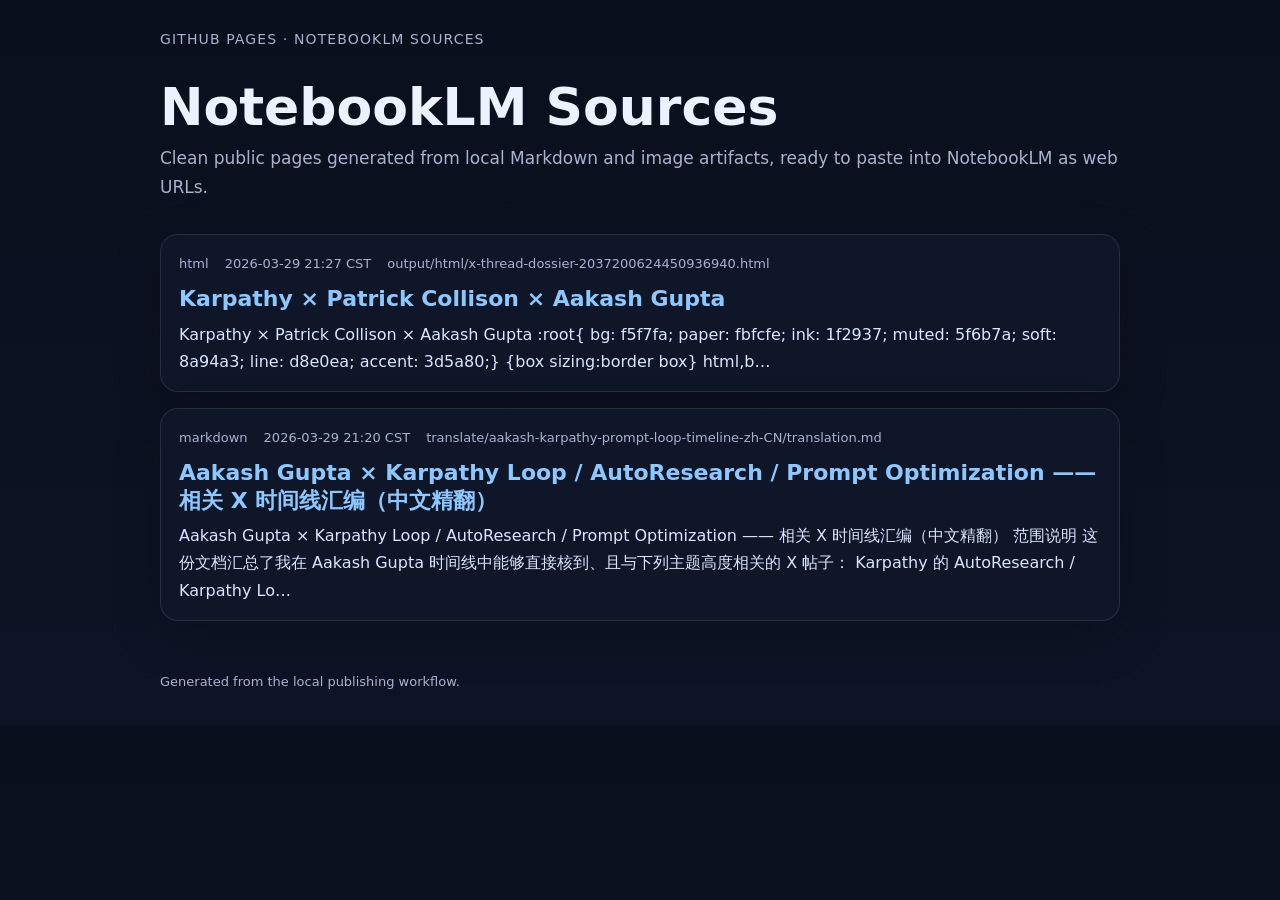
==== docs/index.html @ 721bc5bf "Publish Karpathy × Patrick Collison × Aakash Gupta" ====
<!doctype html>
<html lang="en">
<head>
  <meta charset="utf-8">
  <meta name="viewport" content="width=device-width, initial-scale=1">
  <title>NotebookLM Sources</title>
  <link rel="stylesheet" href="./assets/style.css">
</head>
<body>
  <div class="shell">
    <div class="topbar"><div class="brand">GitHub Pages · NotebookLM Sources</div></div>
    <section class="hero">
      <h1>NotebookLM Sources</h1>
      <p>Clean public pages generated from local Markdown and image artifacts, ready to paste into NotebookLM as web URLs.</p>
    </section>
    <section class="grid"><a class="card" href="./posts/output-html-x-thread-dossier-2037200624450936940/index.html">
  <div class="meta"><span>html</span><span>2026-03-29 21:27 CST</span><span>output/html/x-thread-dossier-2037200624450936940.html</span></div>
  <h2>Karpathy × Patrick Collison × Aakash Gupta</h2>
  <div class="excerpt">Karpathy × Patrick Collison × Aakash Gupta :root{ bg: f5f7fa; paper: fbfcfe; ink: 1f2937; muted: 5f6b7a; soft: 8a94a3; line: d8e0ea; accent: 3d5a80;} {box sizing:border box} html,b…</div>
</a>
<a class="card" href="./posts/aakash-karpathy-prompt-loop-timeline-zh-cn-translation/index.html">
  <div class="meta"><span>markdown</span><span>2026-03-29 21:20 CST</span><span>translate/aakash-karpathy-prompt-loop-timeline-zh-CN/translation.md</span></div>
  <h2>Aakash Gupta × Karpathy Loop / AutoResearch / Prompt Optimization —— 相关 X 时间线汇编（中文精翻）</h2>
  <div class="excerpt">Aakash Gupta × Karpathy Loop / AutoResearch / Prompt Optimization —— 相关 X 时间线汇编（中文精翻） 范围说明 这份文档汇总了我在 Aakash Gupta 时间线中能够直接核到、且与下列主题高度相关的 X 帖子： Karpathy 的 AutoResearch / Karpathy Lo…</div>
</a></section>
    <div class="footer">Generated from the local publishing workflow.</div>
  </div>
</body>
</html>
---- docs/assets/style.css ----
* { box-sizing: border-box; }
:root {
  --bg: #0b1020;
  --panel: #11172a;
  --panel-2: #161f38;
  --text: #edf2ff;
  --muted: #a8b3cf;
  --line: rgba(255,255,255,.10);
  --link: #8cc8ff;
  --accent: #7c9cff;
}
html, body { margin: 0; padding: 0; background: linear-gradient(180deg, #0a0f1d 0%, #0e1425 100%); color: var(--text); font-family: Inter, ui-sans-serif, system-ui, -apple-system, BlinkMacSystemFont, "Segoe UI", sans-serif; }
a { color: var(--link); text-decoration: none; }
a:hover { text-decoration: underline; }
body { line-height: 1.7; }
.shell { width: min(960px, calc(100vw - 32px)); margin: 0 auto; }
.topbar { padding: 28px 0 12px; }
.brand { font-size: 14px; color: var(--muted); letter-spacing: .08em; text-transform: uppercase; }
.hero { padding: 16px 0 24px; }
.hero h1 { margin: 0 0 10px; font-size: clamp(30px, 5vw, 52px); line-height: 1.05; }
.hero p { margin: 0; color: var(--muted); font-size: 17px; }
.grid { display: grid; gap: 16px; padding: 8px 0 40px; }
.card { display: block; background: rgba(17, 23, 42, .88); border: 1px solid var(--line); border-radius: 18px; padding: 18px 18px 16px; box-shadow: 0 16px 50px rgba(0,0,0,.18); }
.card:hover { border-color: rgba(140,200,255,.32); transform: translateY(-1px); transition: .18s ease; }
.card h2 { margin: 0 0 8px; font-size: 22px; line-height: 1.25; }
.meta { display: flex; flex-wrap: wrap; gap: 10px 16px; color: var(--muted); font-size: 13px; margin-bottom: 10px; }
.excerpt { color: #dbe5ff; }
.article { width: min(900px, calc(100vw - 32px)); margin: 0 auto; padding: 28px 0 60px; }
.article-wrap { background: rgba(17, 23, 42, .92); border: 1px solid var(--line); border-radius: 22px; padding: clamp(18px, 3vw, 42px); box-shadow: 0 18px 60px rgba(0,0,0,.22); }
.article h1 { margin-top: 0; font-size: clamp(30px, 4.4vw, 48px); line-height: 1.12; }
.article h2, .article h3, .article h4 { margin-top: 1.7em; line-height: 1.25; }
.article p, .article li, .article blockquote { font-size: 18px; }
.article img { max-width: 100%; height: auto; display: block; margin: 20px auto; border-radius: 16px; }
.article pre { overflow-x: auto; padding: 16px; border-radius: 14px; background: #0a0f1d; border: 1px solid var(--line); }
.article code { font-family: ui-monospace, SFMono-Regular, Menlo, Consolas, monospace; }
.article blockquote { margin: 20px 0; padding: 0 0 0 18px; border-left: 3px solid rgba(124,156,255,.8); color: #dce6ff; }
.article table { width: 100%; border-collapse: collapse; margin: 20px 0; font-size: 16px; }
.article th, .article td { border: 1px solid var(--line); padding: 10px 12px; vertical-align: top; }
.article hr { border: 0; border-top: 1px solid var(--line); margin: 28px 0; }
.kicker { color: var(--muted); text-transform: uppercase; letter-spacing: .08em; font-size: 13px; margin-bottom: 12px; }
.note { color: var(--muted); font-size: 14px; }
.source-pill { display: inline-block; margin-top: 8px; color: var(--muted); font-size: 13px; }
.viewer { text-align: center; }
.viewer img { max-width: 100%; height: auto; border-radius: 18px; box-shadow: 0 10px 40px rgba(0,0,0,.24); }
.footer { padding: 10px 0 32px; color: var(--muted); font-size: 13px; }
.empty { padding: 18px; border: 1px dashed var(--line); border-radius: 16px; color: var(--muted); background: rgba(255,255,255,.02); }
@media (max-width: 720px) {
  .article p, .article li, .article blockquote { font-size: 17px; }
  .article-wrap { border-radius: 18px; }
}
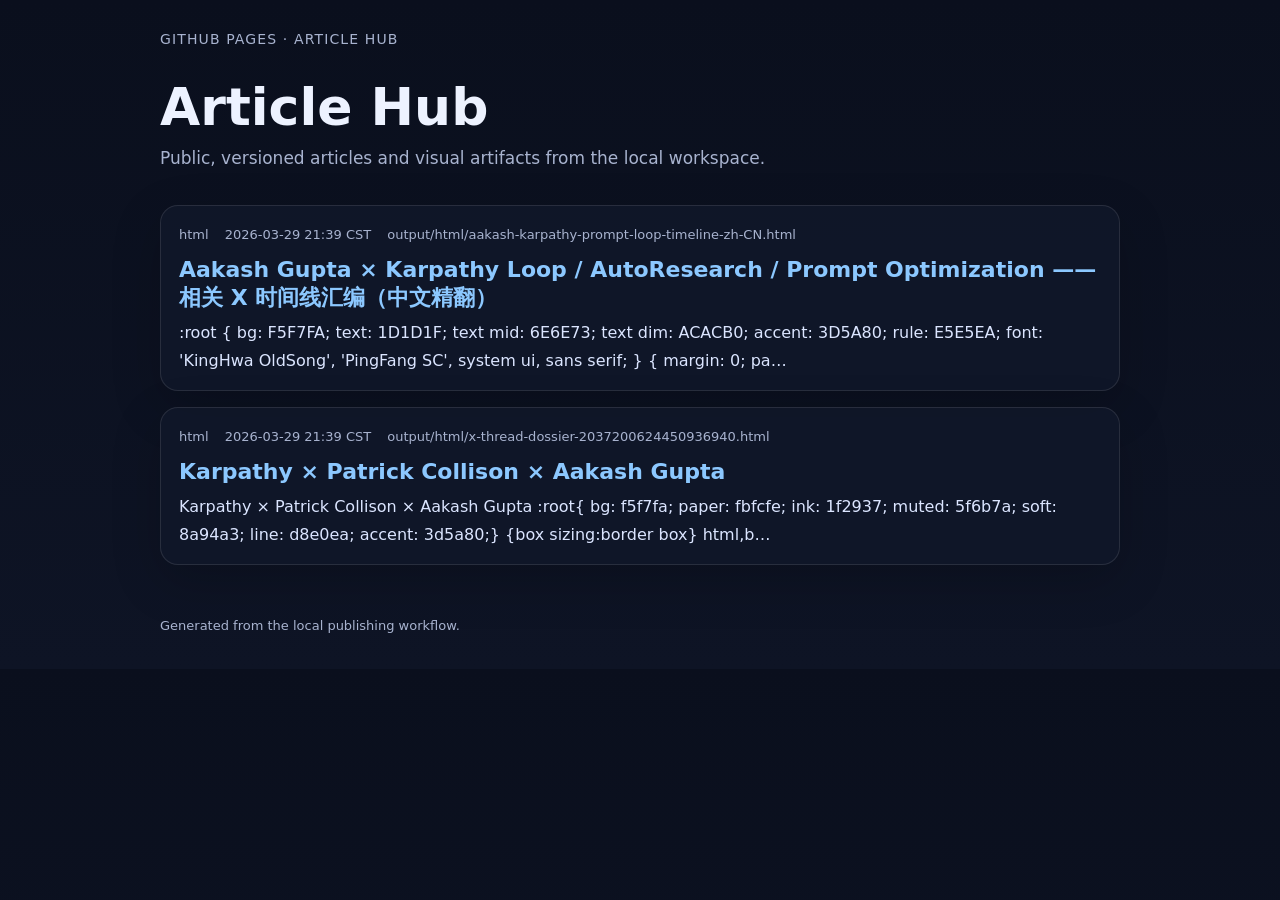
==== commit 213b45d2: "Publish Karpathy × Patrick Collison × Aakash Gupta" ====
--- a/docs/index.html
+++ b/docs/index.html
@@ -3,25 +3,25 @@
 <head>
   <meta charset="utf-8">
   <meta name="viewport" content="width=device-width, initial-scale=1">
-  <title>NotebookLM Sources</title>
+  <title>Article Hub</title>
   <link rel="stylesheet" href="./assets/style.css">
 </head>
 <body>
   <div class="shell">
-    <div class="topbar"><div class="brand">GitHub Pages · NotebookLM Sources</div></div>
+    <div class="topbar"><div class="brand">GitHub Pages · Article Hub</div></div>
     <section class="hero">
-      <h1>NotebookLM Sources</h1>
-      <p>Clean public pages generated from local Markdown and image artifacts, ready to paste into NotebookLM as web URLs.</p>
+      <h1>Article Hub</h1>
+      <p>Public, versioned articles and visual artifacts from the local workspace.</p>
     </section>
-    <section class="grid"><a class="card" href="./posts/output-html-x-thread-dossier-2037200624450936940/index.html">
-  <div class="meta"><span>html</span><span>2026-03-29 21:27 CST</span><span>output/html/x-thread-dossier-2037200624450936940.html</span></div>
+    <section class="grid"><a class="card" href="./posts/aakash-karpathy-prompt-loop-timeline-zh-cn-translation/index.html">
+  <div class="meta"><span>html</span><span>2026-03-29 21:39 CST</span><span>output/html/aakash-karpathy-prompt-loop-timeline-zh-CN.html</span></div>
+  <h2>Aakash Gupta × Karpathy Loop / AutoResearch / Prompt Optimization —— 相关 X 时间线汇编（中文精翻）</h2>
+  <div class="excerpt">:root { bg: F5F7FA; text: 1D1D1F; text mid: 6E6E73; text dim: ACACB0; accent: 3D5A80; rule: E5E5EA; font: &#x27;KingHwa OldSong&#x27;, &#x27;PingFang SC&#x27;, system ui, sans serif; } { margin: 0; pa…</div>
+</a>
+<a class="card" href="./posts/output-html-x-thread-dossier-2037200624450936940/index.html">
+  <div class="meta"><span>html</span><span>2026-03-29 21:39 CST</span><span>output/html/x-thread-dossier-2037200624450936940.html</span></div>
   <h2>Karpathy × Patrick Collison × Aakash Gupta</h2>
   <div class="excerpt">Karpathy × Patrick Collison × Aakash Gupta :root{ bg: f5f7fa; paper: fbfcfe; ink: 1f2937; muted: 5f6b7a; soft: 8a94a3; line: d8e0ea; accent: 3d5a80;} {box sizing:border box} html,b…</div>
-</a>
-<a class="card" href="./posts/aakash-karpathy-prompt-loop-timeline-zh-cn-translation/index.html">
-  <div class="meta"><span>markdown</span><span>2026-03-29 21:20 CST</span><span>translate/aakash-karpathy-prompt-loop-timeline-zh-CN/translation.md</span></div>
-  <h2>Aakash Gupta × Karpathy Loop / AutoResearch / Prompt Optimization —— 相关 X 时间线汇编（中文精翻）</h2>
-  <div class="excerpt">Aakash Gupta × Karpathy Loop / AutoResearch / Prompt Optimization —— 相关 X 时间线汇编（中文精翻） 范围说明 这份文档汇总了我在 Aakash Gupta 时间线中能够直接核到、且与下列主题高度相关的 X 帖子： Karpathy 的 AutoResearch / Karpathy Lo…</div>
 </a></section>
     <div class="footer">Generated from the local publishing workflow.</div>
   </div>
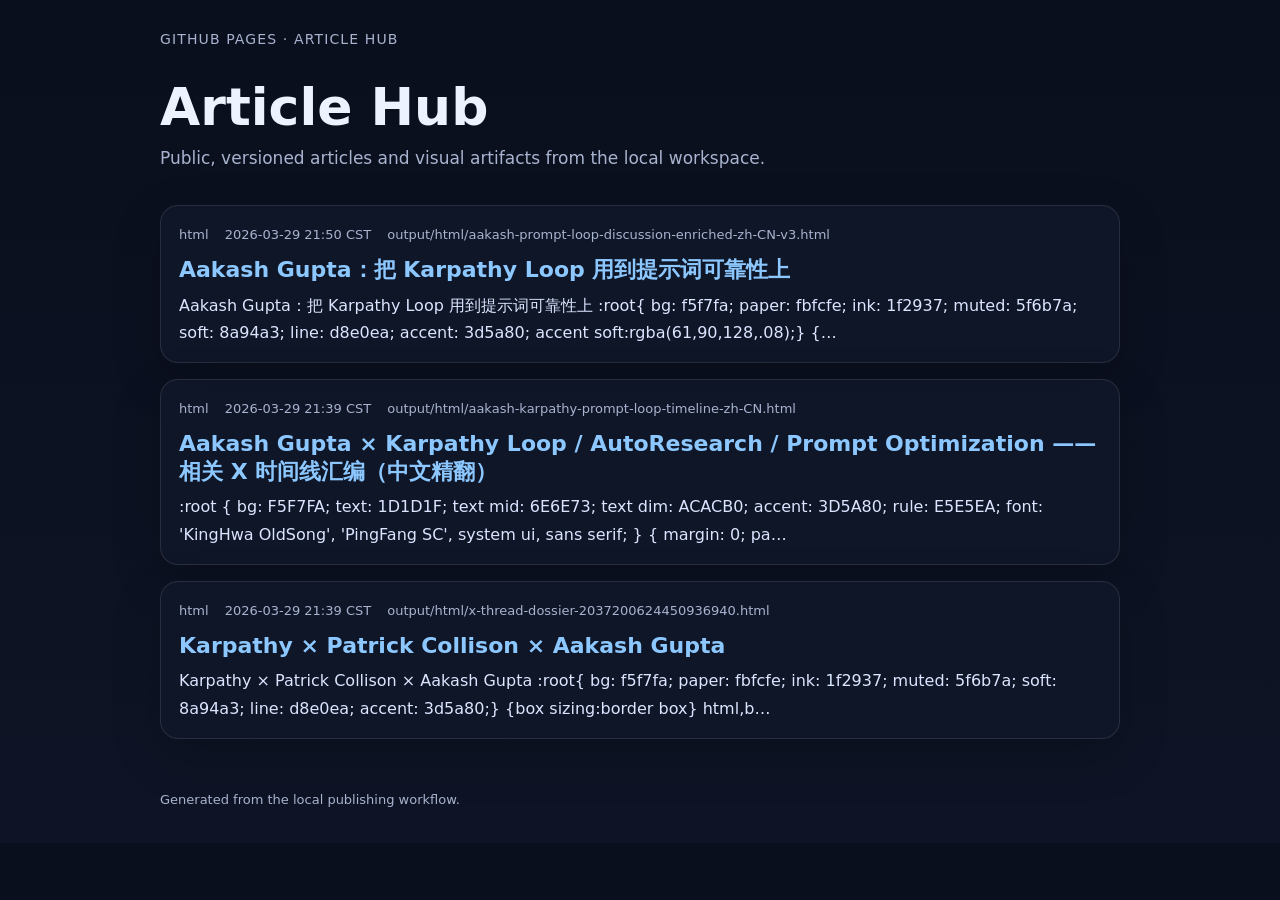
==== commit 0c1feae5: "Publish Aakash Gupta：把 Karpathy Loop 用到提示词可靠性上" ====
--- a/docs/index.html
+++ b/docs/index.html
@@ -13,7 +13,12 @@
       <h1>Article Hub</h1>
       <p>Public, versioned articles and visual artifacts from the local workspace.</p>
     </section>
-    <section class="grid"><a class="card" href="./posts/aakash-karpathy-prompt-loop-timeline-zh-cn-translation/index.html">
+    <section class="grid"><a class="card" href="./posts/aakash-prompt-loop-discussion-enriched-zh-cn/index.html">
+  <div class="meta"><span>html</span><span>2026-03-29 21:50 CST</span><span>output/html/aakash-prompt-loop-discussion-enriched-zh-CN-v3.html</span></div>
+  <h2>Aakash Gupta：把 Karpathy Loop 用到提示词可靠性上</h2>
+  <div class="excerpt">Aakash Gupta：把 Karpathy Loop 用到提示词可靠性上 :root{ bg: f5f7fa; paper: fbfcfe; ink: 1f2937; muted: 5f6b7a; soft: 8a94a3; line: d8e0ea; accent: 3d5a80; accent soft:rgba(61,90,128,.08);} {…</div>
+</a>
+<a class="card" href="./posts/aakash-karpathy-prompt-loop-timeline-zh-cn-translation/index.html">
   <div class="meta"><span>html</span><span>2026-03-29 21:39 CST</span><span>output/html/aakash-karpathy-prompt-loop-timeline-zh-CN.html</span></div>
   <h2>Aakash Gupta × Karpathy Loop / AutoResearch / Prompt Optimization —— 相关 X 时间线汇编（中文精翻）</h2>
   <div class="excerpt">:root { bg: F5F7FA; text: 1D1D1F; text mid: 6E6E73; text dim: ACACB0; accent: 3D5A80; rule: E5E5EA; font: &#x27;KingHwa OldSong&#x27;, &#x27;PingFang SC&#x27;, system ui, sans serif; } { margin: 0; pa…</div>
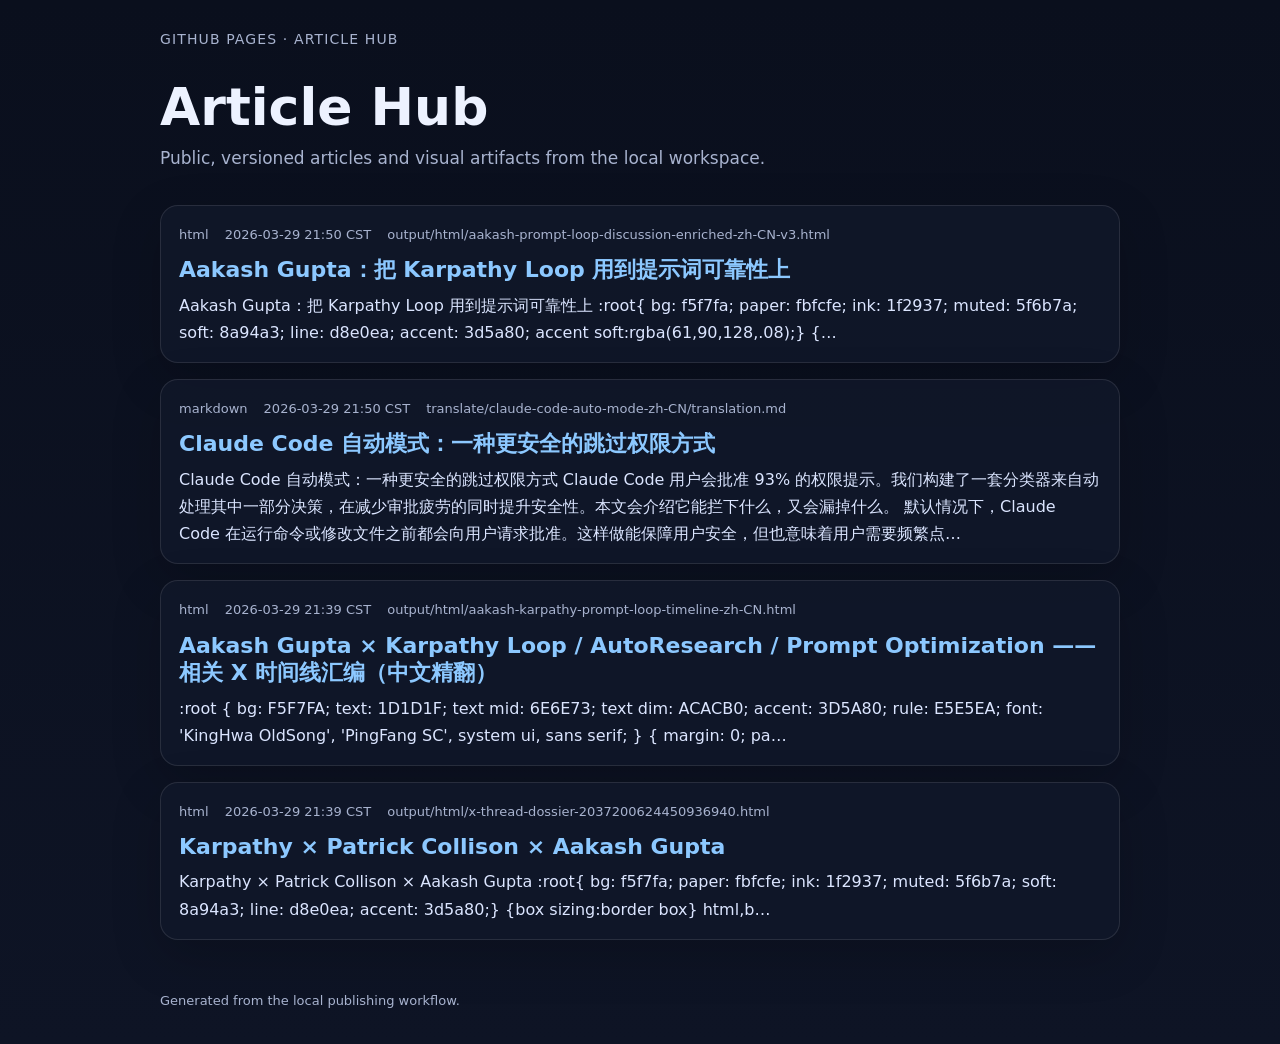
==== commit 89ccf5fd: "Publish Claude Code 自动模式：一种更安全的跳过权限方式" ====
--- a/docs/index.html
+++ b/docs/index.html
@@ -18,6 +18,11 @@
   <h2>Aakash Gupta：把 Karpathy Loop 用到提示词可靠性上</h2>
   <div class="excerpt">Aakash Gupta：把 Karpathy Loop 用到提示词可靠性上 :root{ bg: f5f7fa; paper: fbfcfe; ink: 1f2937; muted: 5f6b7a; soft: 8a94a3; line: d8e0ea; accent: 3d5a80; accent soft:rgba(61,90,128,.08);} {…</div>
 </a>
+<a class="card" href="./posts/claude-code-auto-mode-zh-cn/index.html">
+  <div class="meta"><span>markdown</span><span>2026-03-29 21:50 CST</span><span>translate/claude-code-auto-mode-zh-CN/translation.md</span></div>
+  <h2>Claude Code 自动模式：一种更安全的跳过权限方式</h2>
+  <div class="excerpt">Claude Code 自动模式：一种更安全的跳过权限方式 Claude Code 用户会批准 93% 的权限提示。我们构建了一套分类器来自动处理其中一部分决策，在减少审批疲劳的同时提升安全性。本文会介绍它能拦下什么，又会漏掉什么。 默认情况下，Claude Code 在运行命令或修改文件之前都会向用户请求批准。这样做能保障用户安全，但也意味着用户需要频繁点…</div>
+</a>
 <a class="card" href="./posts/aakash-karpathy-prompt-loop-timeline-zh-cn-translation/index.html">
   <div class="meta"><span>html</span><span>2026-03-29 21:39 CST</span><span>output/html/aakash-karpathy-prompt-loop-timeline-zh-CN.html</span></div>
   <h2>Aakash Gupta × Karpathy Loop / AutoResearch / Prompt Optimization —— 相关 X 时间线汇编（中文精翻）</h2>
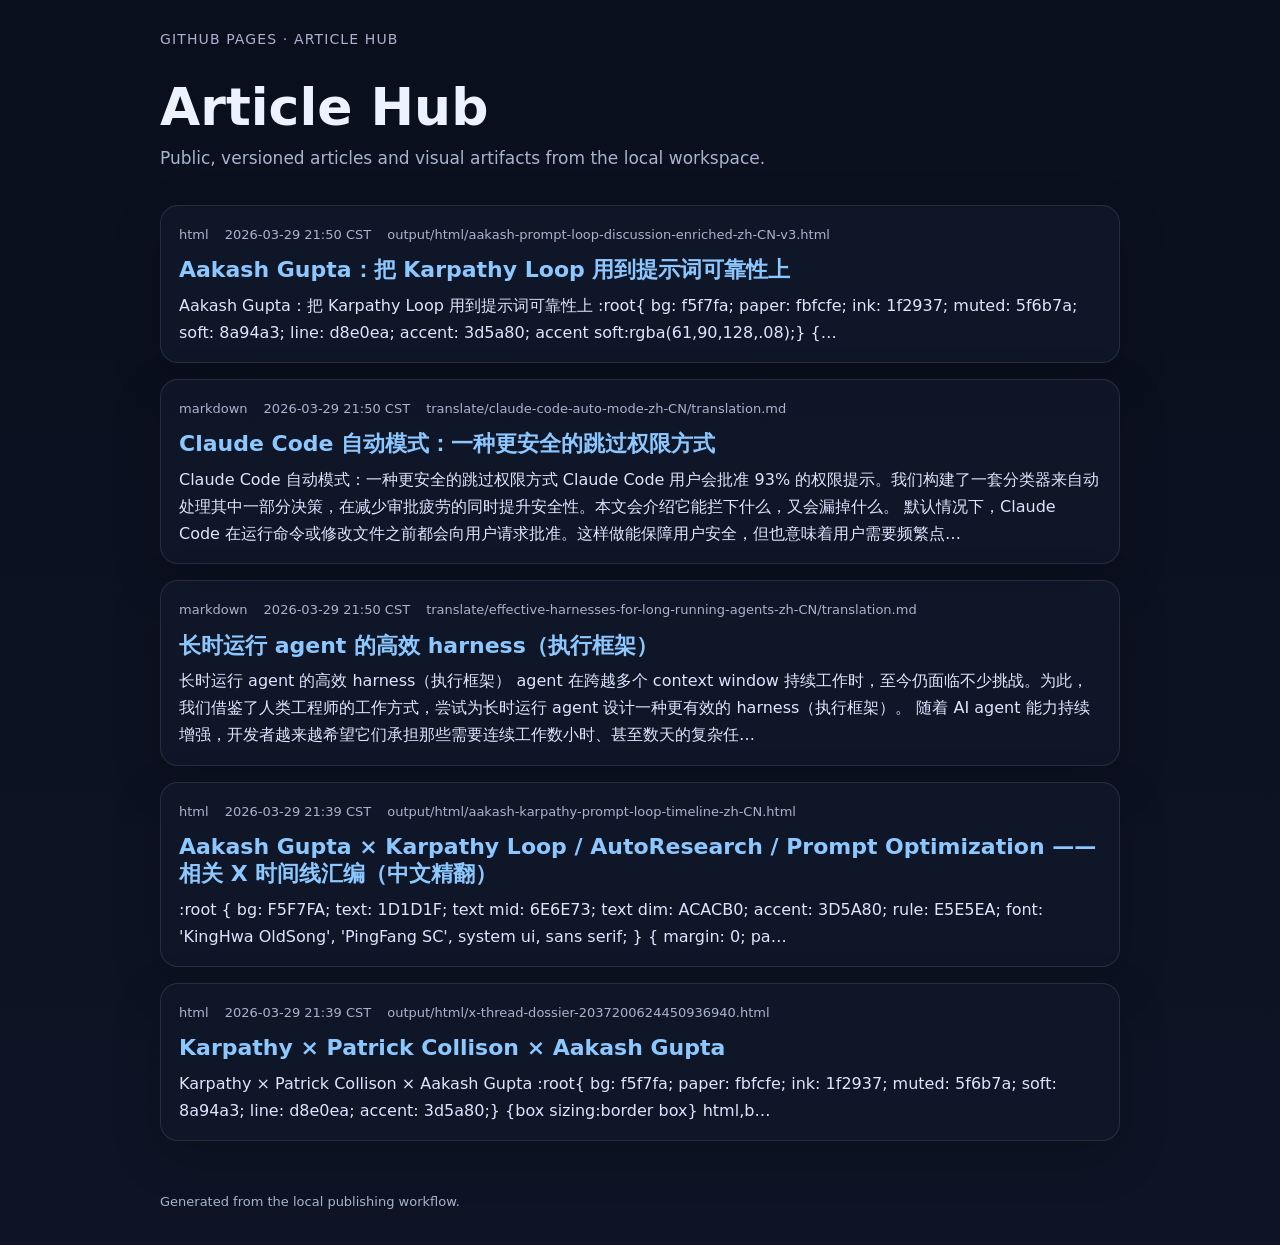
==== commit c42f8096: "Publish 长时运行 agent 的高效 harness（执行框架）" ====
--- a/docs/index.html
+++ b/docs/index.html
@@ -23,6 +23,11 @@
   <h2>Claude Code 自动模式：一种更安全的跳过权限方式</h2>
   <div class="excerpt">Claude Code 自动模式：一种更安全的跳过权限方式 Claude Code 用户会批准 93% 的权限提示。我们构建了一套分类器来自动处理其中一部分决策，在减少审批疲劳的同时提升安全性。本文会介绍它能拦下什么，又会漏掉什么。 默认情况下，Claude Code 在运行命令或修改文件之前都会向用户请求批准。这样做能保障用户安全，但也意味着用户需要频繁点…</div>
 </a>
+<a class="card" href="./posts/effective-harnesses-for-long-running-agents-zh-cn/index.html">
+  <div class="meta"><span>markdown</span><span>2026-03-29 21:50 CST</span><span>translate/effective-harnesses-for-long-running-agents-zh-CN/translation.md</span></div>
+  <h2>长时运行 agent 的高效 harness（执行框架）</h2>
+  <div class="excerpt">长时运行 agent 的高效 harness（执行框架） agent 在跨越多个 context window 持续工作时，至今仍面临不少挑战。为此，我们借鉴了人类工程师的工作方式，尝试为长时运行 agent 设计一种更有效的 harness（执行框架）。 随着 AI agent 能力持续增强，开发者越来越希望它们承担那些需要连续工作数小时、甚至数天的复杂任…</div>
+</a>
 <a class="card" href="./posts/aakash-karpathy-prompt-loop-timeline-zh-cn-translation/index.html">
   <div class="meta"><span>html</span><span>2026-03-29 21:39 CST</span><span>output/html/aakash-karpathy-prompt-loop-timeline-zh-CN.html</span></div>
   <h2>Aakash Gupta × Karpathy Loop / AutoResearch / Prompt Optimization —— 相关 X 时间线汇编（中文精翻）</h2>
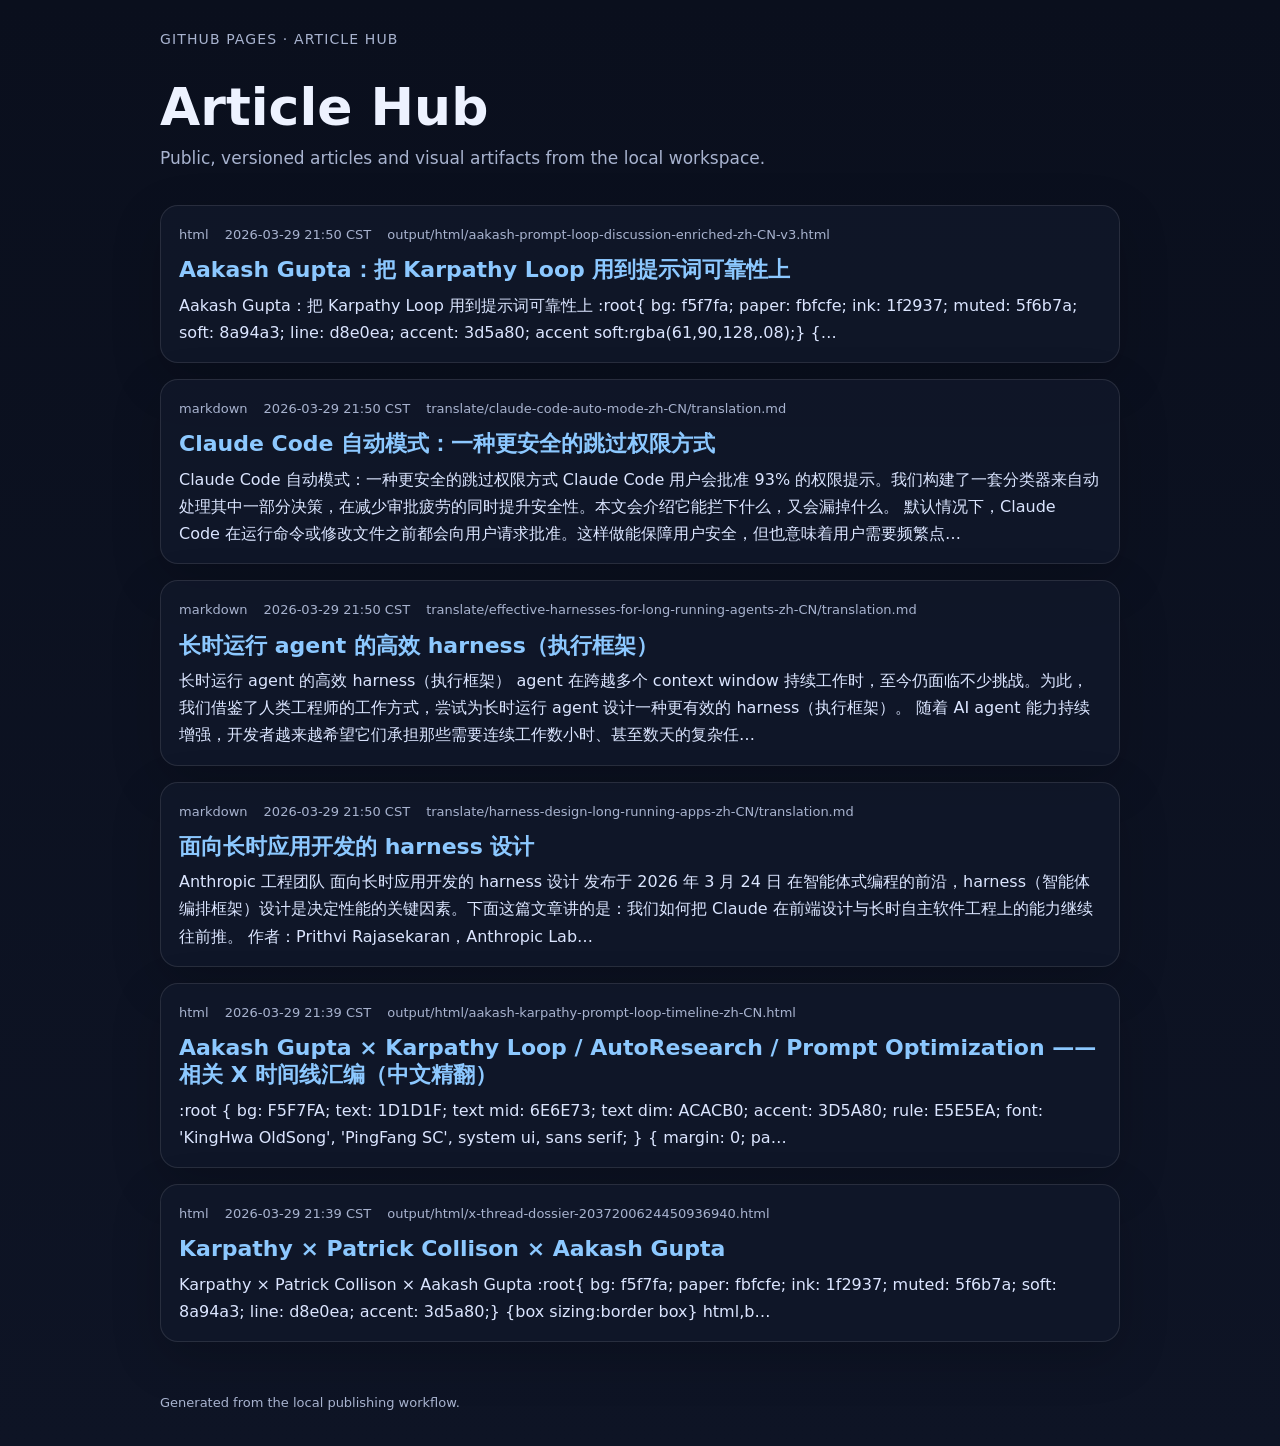
==== commit 729800d8: "Publish 面向长时应用开发的 harness 设计" ====
--- a/docs/index.html
+++ b/docs/index.html
@@ -28,6 +28,11 @@
   <h2>长时运行 agent 的高效 harness（执行框架）</h2>
   <div class="excerpt">长时运行 agent 的高效 harness（执行框架） agent 在跨越多个 context window 持续工作时，至今仍面临不少挑战。为此，我们借鉴了人类工程师的工作方式，尝试为长时运行 agent 设计一种更有效的 harness（执行框架）。 随着 AI agent 能力持续增强，开发者越来越希望它们承担那些需要连续工作数小时、甚至数天的复杂任…</div>
 </a>
+<a class="card" href="./posts/harness-design-long-running-apps-zh-cn/index.html">
+  <div class="meta"><span>markdown</span><span>2026-03-29 21:50 CST</span><span>translate/harness-design-long-running-apps-zh-CN/translation.md</span></div>
+  <h2>面向长时应用开发的 harness 设计</h2>
+  <div class="excerpt">Anthropic 工程团队 面向长时应用开发的 harness 设计 发布于 2026 年 3 月 24 日 在智能体式编程的前沿，harness（智能体编排框架）设计是决定性能的关键因素。下面这篇文章讲的是：我们如何把 Claude 在前端设计与长时自主软件工程上的能力继续往前推。 作者：Prithvi Rajasekaran，Anthropic Lab…</div>
+</a>
 <a class="card" href="./posts/aakash-karpathy-prompt-loop-timeline-zh-cn-translation/index.html">
   <div class="meta"><span>html</span><span>2026-03-29 21:39 CST</span><span>output/html/aakash-karpathy-prompt-loop-timeline-zh-CN.html</span></div>
   <h2>Aakash Gupta × Karpathy Loop / AutoResearch / Prompt Optimization —— 相关 X 时间线汇编（中文精翻）</h2>
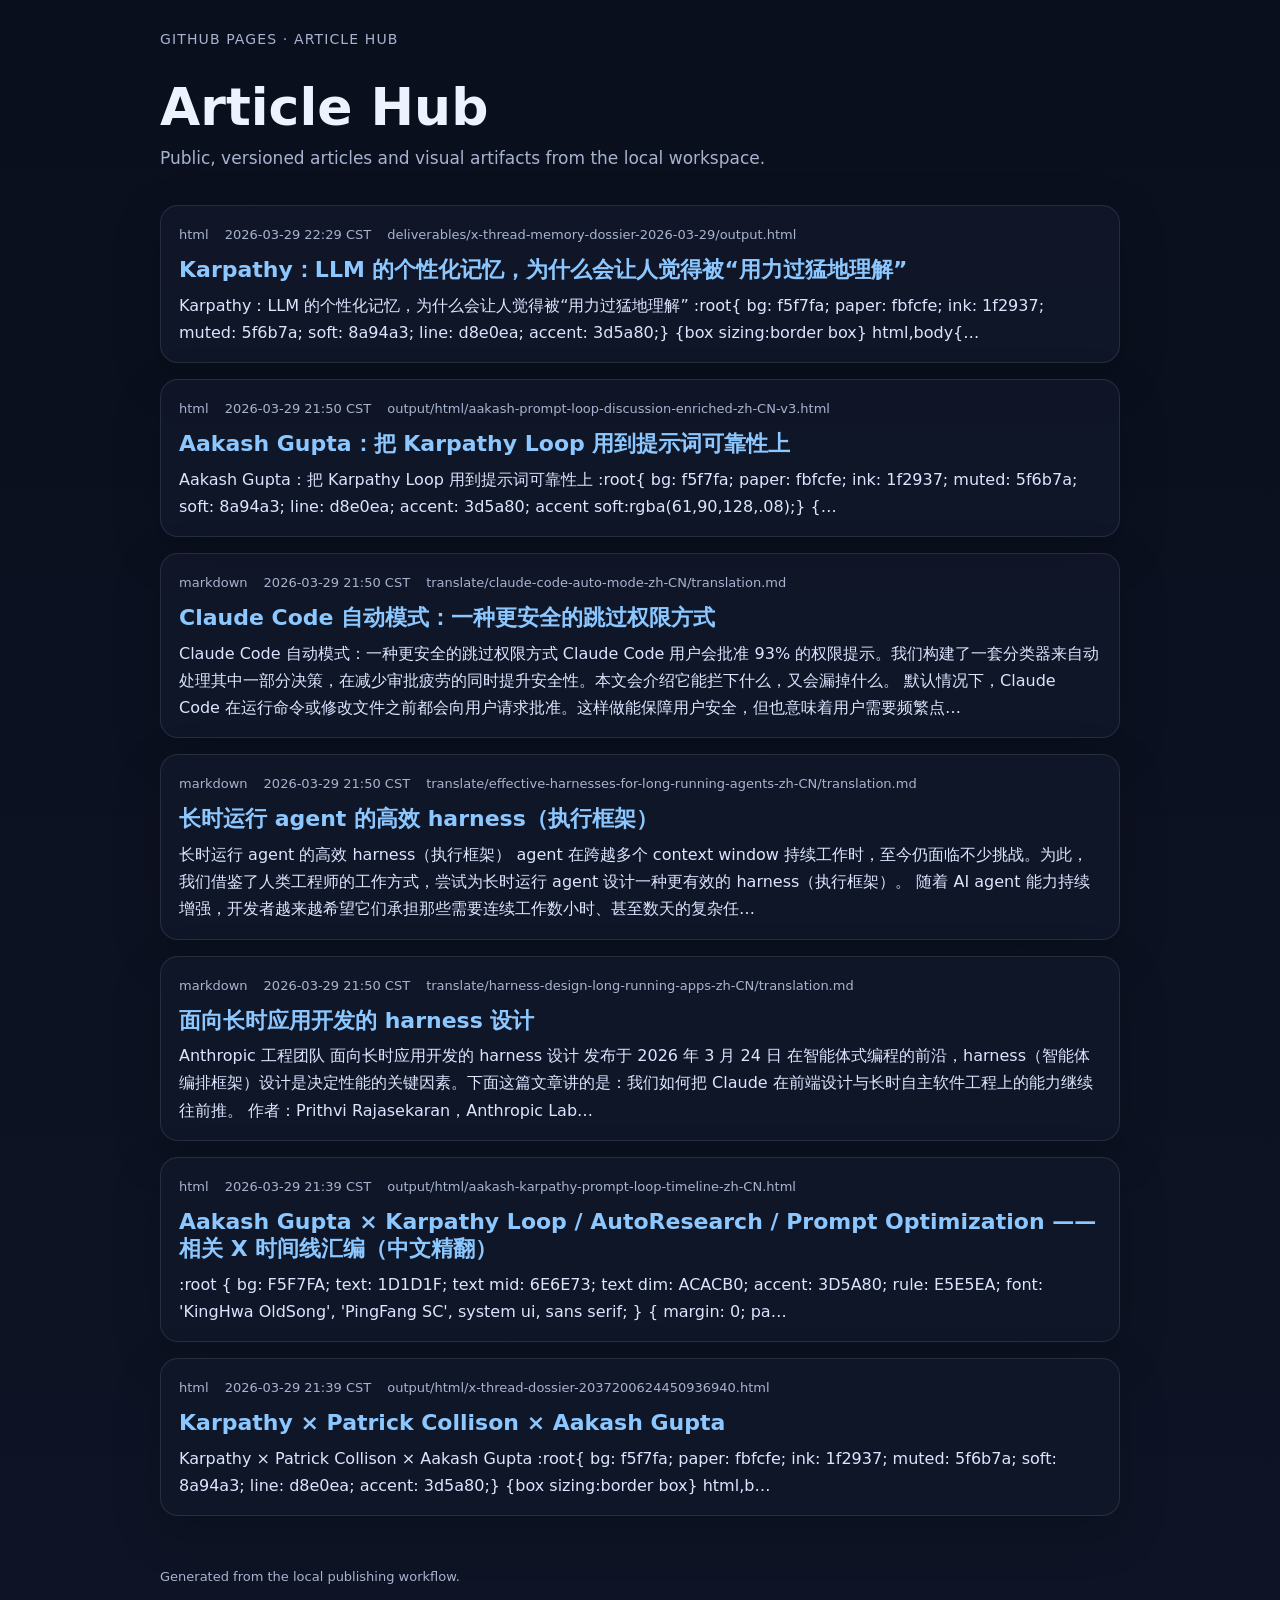
==== commit e066a14c: "Publish Karpathy：LLM 的个性化记忆，为什么会让人觉得被“用力过猛地理解”" ====
--- a/docs/index.html
+++ b/docs/index.html
@@ -13,7 +13,12 @@
       <h1>Article Hub</h1>
       <p>Public, versioned articles and visual artifacts from the local workspace.</p>
     </section>
-    <section class="grid"><a class="card" href="./posts/aakash-prompt-loop-discussion-enriched-zh-cn/index.html">
+    <section class="grid"><a class="card" href="./posts/karpathy-llm-memory-dossier-zh-cn/index.html">
+  <div class="meta"><span>html</span><span>2026-03-29 22:29 CST</span><span>deliverables/x-thread-memory-dossier-2026-03-29/output.html</span></div>
+  <h2>Karpathy：LLM 的个性化记忆，为什么会让人觉得被“用力过猛地理解”</h2>
+  <div class="excerpt">Karpathy：LLM 的个性化记忆，为什么会让人觉得被“用力过猛地理解” :root{ bg: f5f7fa; paper: fbfcfe; ink: 1f2937; muted: 5f6b7a; soft: 8a94a3; line: d8e0ea; accent: 3d5a80;} {box sizing:border box} html,body{…</div>
+</a>
+<a class="card" href="./posts/aakash-prompt-loop-discussion-enriched-zh-cn/index.html">
   <div class="meta"><span>html</span><span>2026-03-29 21:50 CST</span><span>output/html/aakash-prompt-loop-discussion-enriched-zh-CN-v3.html</span></div>
   <h2>Aakash Gupta：把 Karpathy Loop 用到提示词可靠性上</h2>
   <div class="excerpt">Aakash Gupta：把 Karpathy Loop 用到提示词可靠性上 :root{ bg: f5f7fa; paper: fbfcfe; ink: 1f2937; muted: 5f6b7a; soft: 8a94a3; line: d8e0ea; accent: 3d5a80; accent soft:rgba(61,90,128,.08);} {…</div>
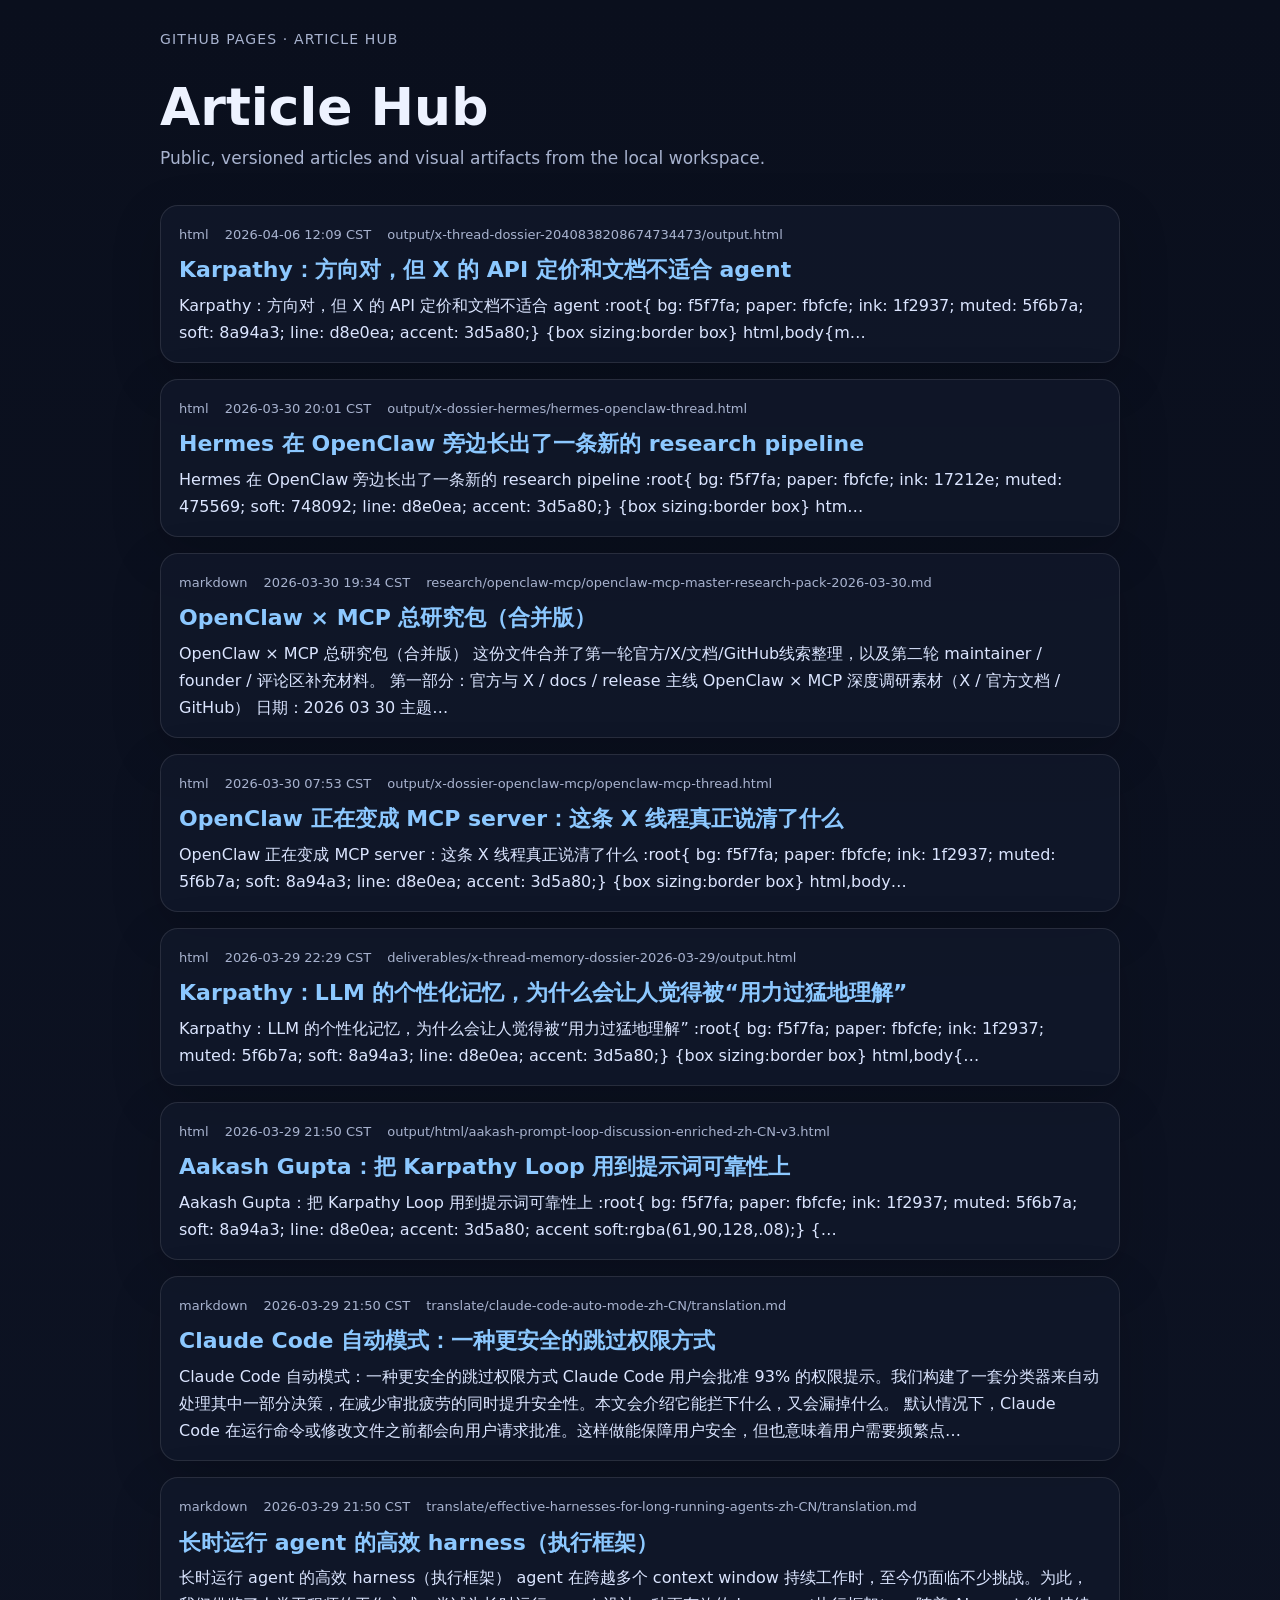
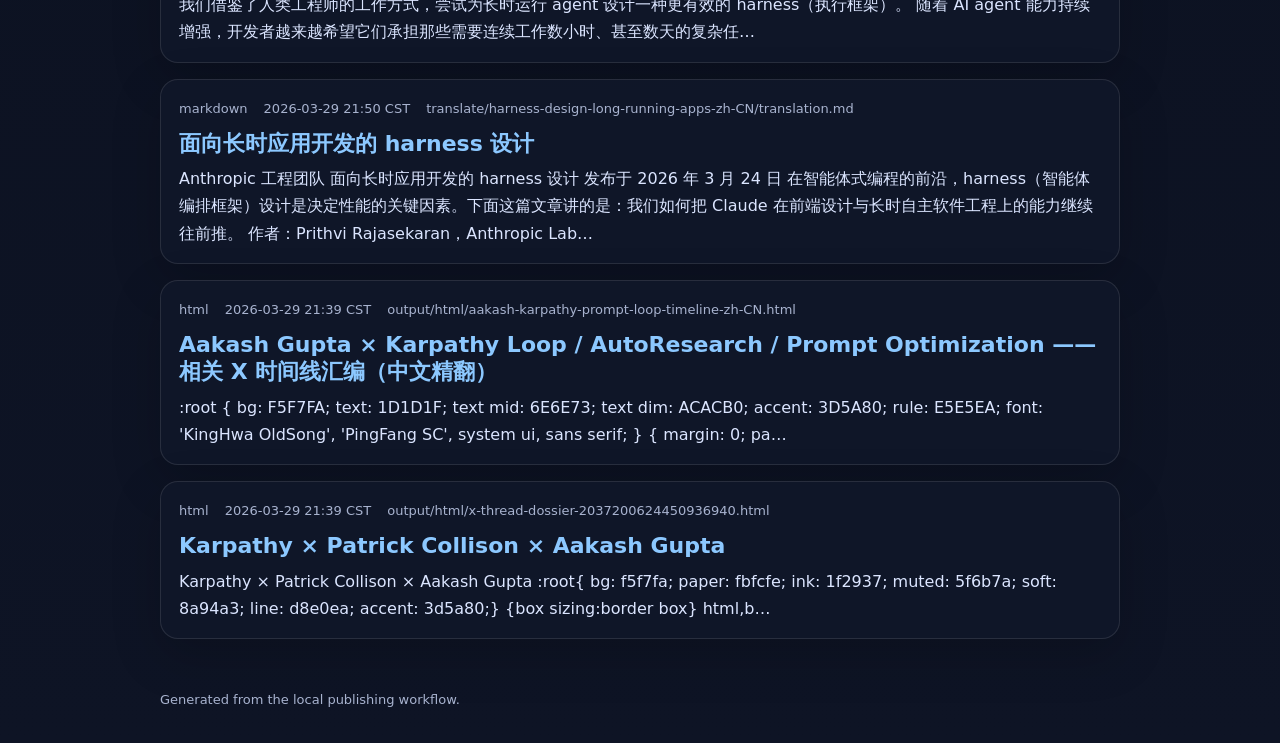
==== commit 63f5c385: "Publish Karpathy：方向对，但 X 的 API 定价和文档不适合 agent" ====
--- a/docs/index.html
+++ b/docs/index.html
@@ -13,7 +13,27 @@
       <h1>Article Hub</h1>
       <p>Public, versioned articles and visual artifacts from the local workspace.</p>
     </section>
-    <section class="grid"><a class="card" href="./posts/karpathy-llm-memory-dossier-zh-cn/index.html">
+    <section class="grid"><a class="card" href="./posts/karpathy-x-api-read-not-write/index.html">
+  <div class="meta"><span>html</span><span>2026-04-06 12:09 CST</span><span>output/x-thread-dossier-2040838208674734473/output.html</span></div>
+  <h2>Karpathy：方向对，但 X 的 API 定价和文档不适合 agent</h2>
+  <div class="excerpt">Karpathy：方向对，但 X 的 API 定价和文档不适合 agent :root{ bg: f5f7fa; paper: fbfcfe; ink: 1f2937; muted: 5f6b7a; soft: 8a94a3; line: d8e0ea; accent: 3d5a80;} {box sizing:border box} html,body{m…</div>
+</a>
+<a class="card" href="./posts/hermes-openclaw-thread/index.html">
+  <div class="meta"><span>html</span><span>2026-03-30 20:01 CST</span><span>output/x-dossier-hermes/hermes-openclaw-thread.html</span></div>
+  <h2>Hermes 在 OpenClaw 旁边长出了一条新的 research pipeline</h2>
+  <div class="excerpt">Hermes 在 OpenClaw 旁边长出了一条新的 research pipeline :root{ bg: f5f7fa; paper: fbfcfe; ink: 17212e; muted: 475569; soft: 748092; line: d8e0ea; accent: 3d5a80;} {box sizing:border box} htm…</div>
+</a>
+<a class="card" href="./posts/openclaw-mcp-master-research-pack-2026-03-30/index.html">
+  <div class="meta"><span>markdown</span><span>2026-03-30 19:34 CST</span><span>research/openclaw-mcp/openclaw-mcp-master-research-pack-2026-03-30.md</span></div>
+  <h2>OpenClaw × MCP 总研究包（合并版）</h2>
+  <div class="excerpt">OpenClaw × MCP 总研究包（合并版） 这份文件合并了第一轮官方/X/文档/GitHub线索整理，以及第二轮 maintainer / founder / 评论区补充材料。 第一部分：官方与 X / docs / release 主线 OpenClaw × MCP 深度调研素材（X / 官方文档 / GitHub） 日期：2026 03 30 主题…</div>
+</a>
+<a class="card" href="./posts/openclaw-mcp-thread-dossier/index.html">
+  <div class="meta"><span>html</span><span>2026-03-30 07:53 CST</span><span>output/x-dossier-openclaw-mcp/openclaw-mcp-thread.html</span></div>
+  <h2>OpenClaw 正在变成 MCP server：这条 X 线程真正说清了什么</h2>
+  <div class="excerpt">OpenClaw 正在变成 MCP server：这条 X 线程真正说清了什么 :root{ bg: f5f7fa; paper: fbfcfe; ink: 1f2937; muted: 5f6b7a; soft: 8a94a3; line: d8e0ea; accent: 3d5a80;} {box sizing:border box} html,body…</div>
+</a>
+<a class="card" href="./posts/karpathy-llm-memory-dossier-zh-cn/index.html">
   <div class="meta"><span>html</span><span>2026-03-29 22:29 CST</span><span>deliverables/x-thread-memory-dossier-2026-03-29/output.html</span></div>
   <h2>Karpathy：LLM 的个性化记忆，为什么会让人觉得被“用力过猛地理解”</h2>
   <div class="excerpt">Karpathy：LLM 的个性化记忆，为什么会让人觉得被“用力过猛地理解” :root{ bg: f5f7fa; paper: fbfcfe; ink: 1f2937; muted: 5f6b7a; soft: 8a94a3; line: d8e0ea; accent: 3d5a80;} {box sizing:border box} html,body{…</div>
